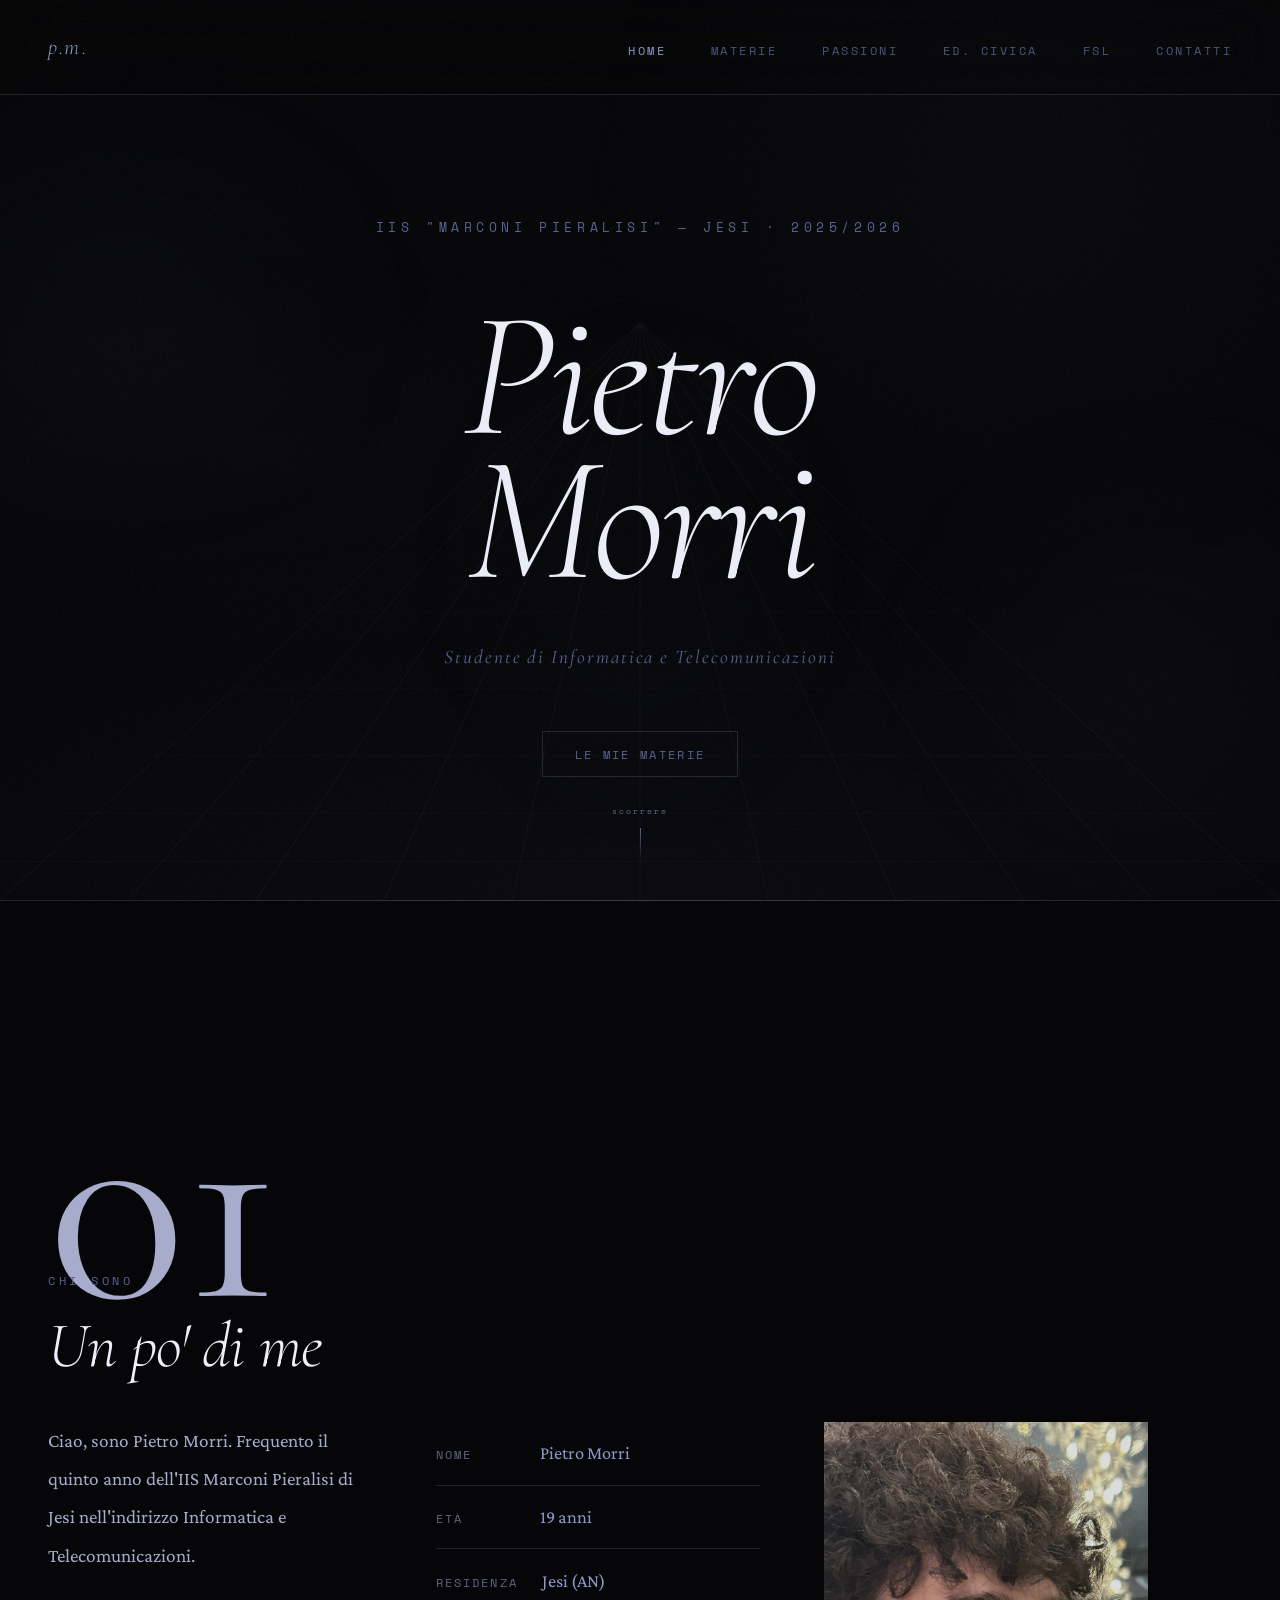
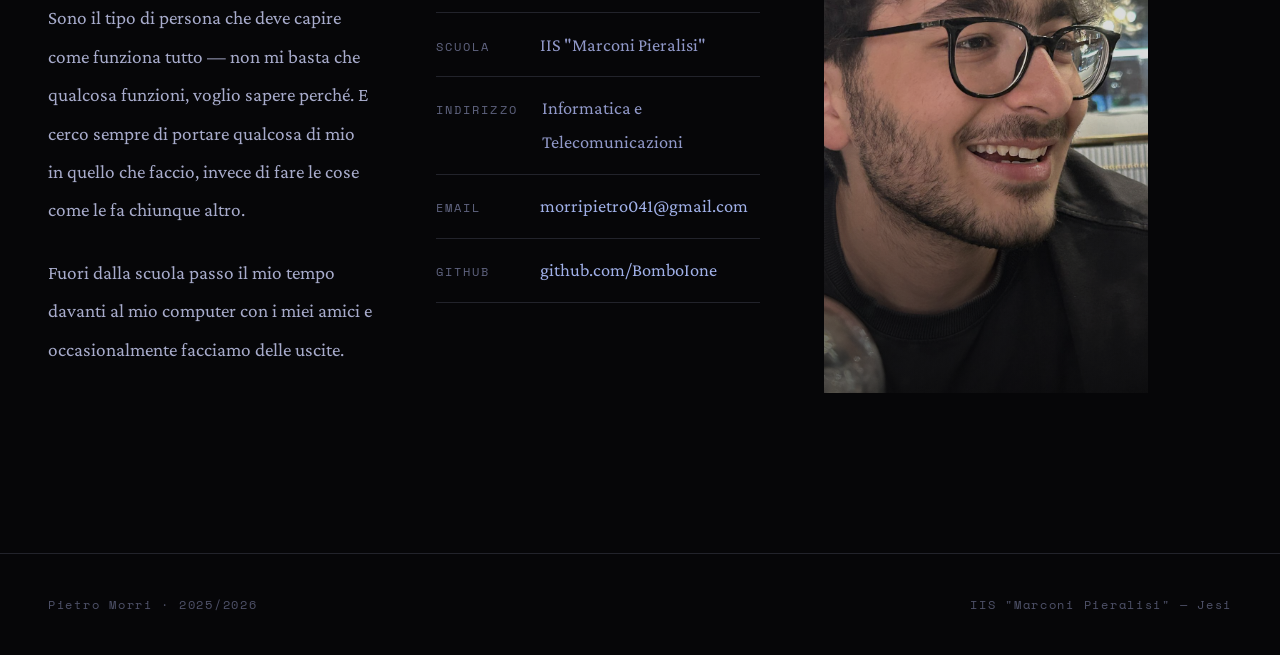
==== index.html @ 89e8a029 "Add files via upload" ====
<!DOCTYPE html>
<html lang="it">
<head>
  <meta charset="UTF-8">
  <meta name="viewport" content="width=device-width, initial-scale=1.0">
  <title>Pietro Morri</title>
  <link rel="stylesheet" href="style.css">
  <style>

    /* ── HERO ── */
    .hero {
      min-height: calc(100vh - 76px);
      display: flex;
      flex-direction: column;
      justify-content: center;
      align-items: center;
      padding: 6rem 3rem 5rem;
      position: relative;
      overflow: hidden;
      text-align: center;
    }

    .hero-orb {
      position: absolute;
      border-radius: 50%;
      filter: blur(90px);
      pointer-events: none;
      animation: drift 12s ease-in-out infinite;
    }
    .hero-orb-1 {
      width: 500px; height: 300px;
      background: radial-gradient(ellipse, rgba(128,144,208,.07) 0%, transparent 70%);
      top: 10%; left: -10%;
      animation-delay: 0s; animation-duration: 14s;
    }
    .hero-orb-2 {
      width: 400px; height: 400px;
      background: radial-gradient(ellipse, rgba(192,168,240,.05) 0%, transparent 70%);
      bottom: 5%; right: -5%;
      animation-delay: -6s; animation-duration: 18s;
    }
    .hero-orb-3 {
      width: 300px; height: 500px;
      background: radial-gradient(ellipse, rgba(128,144,208,.04) 0%, transparent 70%);
      top: 30%; left: 50%; transform: translateX(-50%);
      animation-delay: -3s; animation-duration: 22s;
    }

    .hero-lines {
      position: absolute; inset: 0;
      pointer-events: none; overflow: hidden;
    }
    .hero-lines svg {
      position: absolute; bottom: 0; left: 50%;
      transform: translateX(-50%);
      width: 100%; height: 70%;
      opacity: .04;
    }

    .hero-eyebrow {
      font-family: var(--font-mono);
      font-size: .82rem;
      color: var(--mist-far);
      letter-spacing: .35em;
      text-transform: uppercase;
      margin-bottom: 3.5rem;
      opacity: 0;
      animation: mistIn 1.2s .1s forwards;
    }

    .hero-title {
      font-family: var(--font-display);
      font-size: clamp(5rem, 14vw, 13rem);
      font-weight: 300;
      font-style: italic;
      line-height: .9;
      color: var(--white);
      margin-bottom: 2.5rem;
      opacity: 0;
      animation: mistIn 1.6s .4s forwards;
      letter-spacing: -.02em;
    }
    .hero-title .ghost {
      display: block;
      margin-top: -.1em;
    }

    .hero-sub {
      font-family: var(--font-display);
      font-size: 1.2rem;
      font-style: italic;
      color: var(--mist-far);
      letter-spacing: .1em;
      margin-bottom: 3.5rem;
      opacity: 0;
      animation: mistIn 1.2s .8s forwards;
    }

    .hero-cta {
      display: flex; gap: 1.2rem; flex-wrap: wrap;
      justify-content: center;
      opacity: 0;
      animation: mistIn 1s 1.2s forwards;
    }

    .hero-scroll {
      position: absolute; bottom: 2.5rem; left: 50%;
      transform: translateX(-50%);
      font-family: var(--font-mono); font-size: .5rem;
      color: var(--text-dim); letter-spacing: .25em;
      opacity: 0; animation: mistIn 1s 1.8s forwards;
      text-align: center;
      display: flex; flex-direction: column; align-items: center; gap: .6rem;
    }
    .hero-scroll::after {
      content: '';
      display: block; width: 1px; height: 32px;
      background: linear-gradient(to bottom, var(--mist-far), transparent);
      animation: drift 2.5s ease-in-out infinite;
    }

    /* ── CHI SONO ── */
    .chi-sono {
      padding: 10rem 3rem;
      border-top: 1px solid var(--border);
      position: relative;
    }
    .chi-sono::before {
      content: '';
      position: absolute; top: -1px; left: 10%; right: 10%; height: 1px;
      background: linear-gradient(90deg, transparent, var(--mist-far), transparent);
      opacity: .4;
    }

    .chi-grid {
      display: grid;
      grid-template-columns: 1fr 1fr 1fr;
      gap: 4rem;
      align-items: stretch;
      max-width: 1100px;
    }

    .chi-text p {
      color: var(--text);
      margin-bottom: 1.5rem;
      font-size: 1.2rem;
      line-height: 2;
    }
    .chi-info { display: flex; flex-direction: column; }

    .chi-photo { position: relative; align-self: stretch; }
    .chi-photo img {
      width: 100%;
      height: 100%;
      min-height: 420px;
      object-fit: cover;
      object-position: center top;
      filter: grayscale(30%) brightness(.85) contrast(1.05);
      transition: filter .8s;
      display: block;
    }
    .chi-photo:hover img {
      filter: grayscale(0%) brightness(.9) contrast(1.05);
    }
    .chi-photo::after {
      content: '';
      position: absolute; inset: 0;
      background: linear-gradient(to bottom, transparent 50%, rgba(6,6,8,.6) 100%);
      pointer-events: none;
    }

    .section-deco {
      font-family: var(--font-display);
      font-size: 18rem;
      -webkit-text-stroke: 1px rgba(180,185,220,.04);
      line-height: 1; pointer-events: none; user-select: none;
      margin-bottom: -5rem; display: block;
    }

    /* ── PASSIONI TEASER ── */
    .passioni-teaser {
      padding: 10rem 3rem;
      border-top: 1px solid var(--border);
      position: relative;
    }
    .passioni-teaser::before {
      content: '';
      position: absolute; top: -1px; left: 10%; right: 10%; height: 1px;
      background: linear-gradient(90deg, transparent, var(--mist-far), transparent);
      opacity: .4;
    }

    .passioni-pips {
      display: flex; gap: 1rem; flex-wrap: wrap;
      margin: 2.5rem 0 3rem;
    }
    .passione-pip {
      display: flex; align-items: center; gap: .7rem;
      border: 1px solid var(--border);
      padding: .7rem 1.4rem;
      font-family: var(--font-mono); font-size: .82rem;
      color: var(--mist-far); letter-spacing: .12em;
      transition: border-color .6s, color .6s;
    }
    .passione-pip:hover { border-color: var(--mist-far); color: var(--mist-dim); }
    .passione-pip span { font-size: 1.2rem; }

    @media (max-width: 900px) {
      .chi-grid { grid-template-columns: 1fr 1fr; }
      .chi-photo { display: none; }
    }
    @media (max-width: 768px) {
      .hero { padding: 5rem 1.5rem 4rem; }
      .chi-sono, .passioni-teaser { padding: 6rem 1.5rem; }
      .chi-grid { grid-template-columns: 1fr; gap: 2.5rem; }
      .section-deco { font-size: 8rem; margin-bottom: -2rem; }
      .passioni-pips { gap: .7rem; }
    }
  </style>
</head>
<body>
  <nav>
    <a class="nav-logo" href="index.html">p.m.</a>
    <button class="nav-hamburger" id="hamburger" aria-label="Menu"><span></span><span></span><span></span></button>
    <ul class="nav-links" id="nav-links">
      <li><a href="index.html" class="active">home</a></li>
      <li><a href="materie.html">materie</a></li>
      <li><a href="passioni.html">passioni</a></li>
      <li><a href="edcivica.html">ed. civica</a></li>
      <li><a href="pcto.html">fsl</a></li>
      <li><a href="contatti.html">contatti</a></li>
    </ul>
  </nav>

  <div class="page-content">

    <section class="hero">
      <div class="hero-orb hero-orb-1"></div>
      <div class="hero-orb hero-orb-2"></div>
      <div class="hero-orb hero-orb-3"></div>
      <div class="hero-lines">
        <svg viewBox="0 0 1200 600" preserveAspectRatio="none" fill="none" xmlns="http://www.w3.org/2000/svg">
          <line x1="600" y1="0" x2="0"    y2="600" stroke="#b4b9dc" stroke-width="1"/>
          <line x1="600" y1="0" x2="120"  y2="600" stroke="#b4b9dc" stroke-width="1"/>
          <line x1="600" y1="0" x2="240"  y2="600" stroke="#b4b9dc" stroke-width="1"/>
          <line x1="600" y1="0" x2="360"  y2="600" stroke="#b4b9dc" stroke-width="1"/>
          <line x1="600" y1="0" x2="480"  y2="600" stroke="#b4b9dc" stroke-width="1"/>
          <line x1="600" y1="0" x2="600"  y2="600" stroke="#b4b9dc" stroke-width="1"/>
          <line x1="600" y1="0" x2="720"  y2="600" stroke="#b4b9dc" stroke-width="1"/>
          <line x1="600" y1="0" x2="840"  y2="600" stroke="#b4b9dc" stroke-width="1"/>
          <line x1="600" y1="0" x2="960"  y2="600" stroke="#b4b9dc" stroke-width="1"/>
          <line x1="600" y1="0" x2="1080" y2="600" stroke="#b4b9dc" stroke-width="1"/>
          <line x1="600" y1="0" x2="1200" y2="600" stroke="#b4b9dc" stroke-width="1"/>
          <line x1="0"   y1="560" x2="1200" y2="560" stroke="#b4b9dc" stroke-width=".8"/>
          <line x1="60"  y1="510" x2="1140" y2="510" stroke="#b4b9dc" stroke-width=".7"/>
          <line x1="140" y1="450" x2="1060" y2="450" stroke="#b4b9dc" stroke-width=".6"/>
          <line x1="220" y1="380" x2="980"  y2="380" stroke="#b4b9dc" stroke-width=".5"/>
          <line x1="300" y1="300" x2="900"  y2="300" stroke="#b4b9dc" stroke-width=".45"/>
          <line x1="370" y1="210" x2="830"  y2="210" stroke="#b4b9dc" stroke-width=".35"/>
          <line x1="430" y1="130" x2="770"  y2="130" stroke="#b4b9dc" stroke-width=".25"/>
          <line x1="480" y1="60"  x2="720"  y2="60"  stroke="#b4b9dc" stroke-width=".15"/>
          <line x1="520" y1="20"  x2="680"  y2="20"  stroke="#b4b9dc" stroke-width=".1"/>
        </svg>
      </div>

      <p class="hero-eyebrow">IIS "Marconi Pieralisi" &mdash; Jesi &middot; 2025/2026</p>
      <h1 class="hero-title">
        Pietro
        <span class="ghost">Morri</span>
      </h1>
      <p class="hero-sub">Studente di Informatica e Telecomunicazioni</p>
      <div class="hero-cta">
        <a href="materie.html" class="btn btn-outline">Le mie materie</a>
      </div>
      <div class="hero-scroll">scorrere</div>
    </section>

    <section class="chi-sono" id="chi-sono">
      <span class="section-deco">01</span>
      <div class="section-label">Chi sono</div>
      <h2 class="section-title">Un po' di me</h2>
      <div class="chi-grid">
        <div class="chi-text">
          <p>Ciao, sono Pietro Morri. Frequento il quinto anno dell'IIS Marconi Pieralisi di Jesi nell'indirizzo Informatica e Telecomunicazioni.</p>
          <p>Sono il tipo di persona che deve capire come funziona tutto — non mi basta che qualcosa funzioni, voglio sapere perché. E cerco sempre di portare qualcosa di mio in quello che faccio, invece di fare le cose come le fa chiunque altro.</p>
          <p>Fuori dalla scuola passo il mio tempo davanti al mio computer con i miei amici e occasionalmente facciamo delle uscite.</p>
        </div>
        <div class="chi-info">
          <div class="info-row"><span class="info-key">Nome</span><span class="info-val">Pietro Morri</span></div>
          <div class="info-row"><span class="info-key">Età</span><span class="info-val">19 anni</span></div>
          <div class="info-row"><span class="info-key">Residenza</span><span class="info-val">Jesi (AN)</span></div>
          <div class="info-row"><span class="info-key">Scuola</span><span class="info-val">IIS "Marconi Pieralisi"</span></div>
          <div class="info-row"><span class="info-key">Indirizzo</span><span class="info-val">Informatica e Telecomunicazioni</span></div>
          <div class="info-row"><span class="info-key">Email</span><span class="info-val"><a href="mailto:morripietro041@gmail.com">morripietro041@gmail.com</a></span></div>
          <div class="info-row"><span class="info-key">GitHub</span><span class="info-val"><a href="https://github.com/BomboIone" target="_blank">github.com/BomboIone</a></span></div>
        </div>
        <div class="chi-photo">
          <img src="58f66f77-cf4c-41a2-9fd8-7dfd9f119058.jpg" alt="Pietro Morri">
        </div>
      </div>
    </section>

    <footer>
      <span>Pietro Morri · 2025/2026</span>
      <span>IIS "Marconi Pieralisi" — Jesi</span>
    </footer>
  </div>

  <script>
    const btn = document.getElementById("hamburger");
    const menu = document.getElementById("nav-links");
    btn.addEventListener("click", () => { btn.classList.toggle("open"); menu.classList.toggle("open"); });
    menu.querySelectorAll("a").forEach(a => a.addEventListener("click", () => { btn.classList.remove("open"); menu.classList.remove("open"); }));
  </script>
</body>
</html>
---- style.css ----
@import url('https://fonts.googleapis.com/css2?family=Cormorant+Garamond:ital,wght@0,300;0,400;0,600;1,300;1,400&family=Crimson+Pro:ital,wght@0,300;0,400;0,500;1,300;1,400&family=Space+Mono:ital@0;1&display=swap');

:root {
  --bg:       #060608;
  --bg2:      #08080c;
  --surface:  #0c0c12;
  --surface2: #111118;
  --border:   rgba(180,185,220,.16);
  --border2:  rgba(180,185,220,.28);

  --mist:     #d8dcf4;
  --mist-dim: #9098c8;
  --mist-far: #5a6090;
  --glow:     #a0b0e8;
  --glow2:    #d0b8f8;
  --warm-fog: #e8dcc0;

  --text:     #a8accc;
  --text-dim: #606480;
  --white:    #eceef8;

  --font-display: 'Cormorant Garamond', Georgia, serif;
  --font-mono:    'Space Mono', monospace;
  --font-body:    'Crimson Pro', Georgia, serif;
}

*, *::before, *::after { box-sizing: border-box; margin: 0; padding: 0; }
html { scroll-behavior: smooth; }

body {
  background: var(--bg);
  color: var(--text);
  font-family: var(--font-body);
  font-size: 23px;
  line-height: 1.85;
  overflow-x: hidden;
  cursor: default;
}

/* ── AMBIENT HAZE — fixed layers ── */
body::before {
  content: '';
  position: fixed; inset: 0; z-index: 9990;
  pointer-events: none;
  background:
    radial-gradient(ellipse 120% 60% at 50% 100%, rgba(128,144,208,.04) 0%, transparent 70%),
    radial-gradient(ellipse 80% 40% at 20% 50%,  rgba(192,168,240,.02) 0%, transparent 60%),
    radial-gradient(ellipse 60% 80% at 80% 20%,  rgba(128,144,208,.03) 0%, transparent 60%);
  animation: hazeShift 18s ease-in-out infinite alternate;
}

/* grain */
body::after {
  content: '';
  position: fixed; inset: 0; z-index: 9991;
  pointer-events: none;
  background-image: url("data:image/svg+xml,%3Csvg viewBox='0 0 512 512' xmlns='http://www.w3.org/2000/svg'%3E%3Cfilter id='g'%3E%3CfeTurbulence type='fractalNoise' baseFrequency='0.68' numOctaves='4' stitchTiles='stitch'/%3E%3C/filter%3E%3Crect width='100%25' height='100%25' filter='url(%23g)' opacity='0.045'/%3E%3C/svg%3E");
  opacity: .6;
}

@keyframes hazeShift {
  0%   { opacity: 1; transform: scale(1) translateY(0); }
  50%  { opacity: .7; transform: scale(1.03) translateY(-8px); }
  100% { opacity: 1; transform: scale(1) translateY(4px); }
}

/* ── NAV ── */
nav {
  position: fixed; top: 0; left: 0; right: 0; z-index: 200;
  display: flex; align-items: center; justify-content: space-between;
  padding: 1.6rem 3rem;
  background: rgba(6,6,8,.6);
  backdrop-filter: blur(40px) saturate(.4) brightness(.8);
  border-bottom: 1px solid var(--border);
}

.nav-logo {
  font-family: var(--font-display);
  font-size: 1.4rem;
  font-weight: 300;
  font-style: italic;
  color: var(--mist-dim);
  text-decoration: none;
  letter-spacing: .12em;
  transition: color .6s;
}
.nav-logo:hover { color: var(--mist); }

.nav-links { display: flex; gap: 2.8rem; list-style: none; }
.nav-links a {
  color: var(--mist-far);
  text-decoration: none;
  font-family: var(--font-mono);
  font-size: .78rem;
  letter-spacing: .2em;
  text-transform: uppercase;
  transition: color .6s, opacity .6s;
  opacity: .85;
}
.nav-links a:hover { color: var(--mist); opacity: 1; }
.nav-links a.active { color: var(--mist-dim); opacity: 1; }

/* ── PAGE WRAPPER ── */
.page-content { padding-top: 76px; min-height: 100vh; }

/* ── SECTION LABEL ── */
.section-label {
  font-family: var(--font-mono);
  font-size: .78rem;
  color: var(--mist-far);
  letter-spacing: .3em;
  text-transform: uppercase;
  margin-bottom: 1.2rem;
}

/* ── SECTION TITLE ── */
.section-title {
  font-family: var(--font-display);
  font-size: clamp(2.5rem, 5vw, 4.5rem);
  font-weight: 300;
  font-style: italic;
  color: var(--white);
  line-height: 1.1;
  margin-bottom: 2.5rem;
  letter-spacing: -.01em;
}

/* ── BUTTONS ── */
.btn {
  display: inline-flex; align-items: center; gap: .5rem;
  padding: .7rem 2rem;
  font-family: var(--font-mono);
  font-size: .72rem;
  letter-spacing: .2em;
  text-transform: uppercase;
  text-decoration: none;
  border: none; cursor: pointer;
  transition: all .6s;
}
.btn-primary {
  background: transparent;
  color: var(--mist);
  border: 1px solid var(--border2);
}
.btn-primary:hover {
  background: rgba(180,185,220,.05);
  border-color: var(--mist-dim);
  color: var(--white);
}
.btn-outline {
  background: transparent;
  color: var(--mist-far);
  border: 1px solid var(--border);
}
.btn-outline:hover {
  border-color: var(--mist-far);
  color: var(--mist-dim);
}

/* ── INFO ROWS ── */
.info-row {
  display: flex; align-items: baseline; gap: 1.5rem;
  padding: .9rem 0;
  border-bottom: 1px solid var(--border);
}
.info-key {
  font-family: var(--font-mono); font-size: .72rem;
  color: var(--text-dim); letter-spacing: .18em;
  text-transform: uppercase; min-width: 80px; flex-shrink: 0;
}
.info-val { color: var(--mist-dim); font-size: 1.15rem; }
.info-val a { color: var(--glow); text-decoration: none; transition: color .4s; }
.info-val a:hover { color: var(--mist); }

/* ── TOPIC PILLS ── */
.materia-topic {
  display: inline-block;
  background: transparent;
  border: 1px solid var(--border2);
  color: var(--mist-far);
  font-family: var(--font-mono);
  font-size: .72rem;
  padding: .25rem .7rem;
  margin: .2rem .1rem 0 0;
  letter-spacing: .08em;
  transition: border-color .4s, color .4s;
}
.materia-topic:hover { border-color: var(--mist-dim); color: var(--mist); }

/* ── FOOTER ── */
footer {
  border-top: 1px solid var(--border);
  padding: 2.5rem 3rem;
  display: flex; justify-content: space-between; align-items: center;
  background: transparent;
}
footer span {
  font-family: var(--font-mono);
  font-size: .72rem;
  color: var(--text-dim);
  letter-spacing: .15em;
  opacity: .8;
}

/* ── FADE ANIMATIONS ── */
@keyframes fadeUp {
  from { opacity: 0; transform: translateY(20px); }
  to   { opacity: 1; transform: translateY(0); }
}
@keyframes breathe {
  0%, 100% { opacity: .7; }
  50%       { opacity: 1; }
}
@keyframes drift {
  0%   { transform: translateY(0px); }
  50%  { transform: translateY(-6px); }
  100% { transform: translateY(0px); }
}
@keyframes mistIn {
  from { opacity: 0; filter: blur(8px); }
  to   { opacity: 1; filter: blur(0px); }
}

.fade-in   { opacity: 0; animation: mistIn .9s forwards; }

/* ── HAMBURGER ── */
.nav-hamburger {
  display: none;
  flex-direction: column;
  justify-content: center;
  gap: 5px;
  width: 32px; height: 32px;
  cursor: pointer;
  background: none; border: none; padding: 4px;
  z-index: 300;
}
.nav-hamburger span {
  display: block; width: 100%; height: 1px;
  background: var(--mist-far);
  transition: all .4s; transform-origin: center;
}
.nav-hamburger.open span:nth-child(1) { transform: translateY(6px) rotate(45deg); }
.nav-hamburger.open span:nth-child(2) { opacity: 0; }
.nav-hamburger.open span:nth-child(3) { transform: translateY(-6px) rotate(-45deg); }

/* ── RESPONSIVE ── */
@media (max-width: 768px) {
  nav { padding: 1.2rem 1.5rem; }
  .nav-hamburger { display: flex; }
  .nav-links {
    display: none; position: fixed;
    top: 68px; left: 0; right: 0;
    flex-direction: column; gap: 0;
    background: rgba(6,6,8,.95);
    backdrop-filter: blur(40px);
    border-bottom: 1px solid var(--border);
    padding: .5rem 0; z-index: 199;
  }
  .nav-links.open { display: flex; }
  .nav-links li { width: 100%; }
  .nav-links a {
    display: block; padding: 1rem 1.5rem;
    font-size: .78rem;
    border-bottom: 1px solid var(--border);
    opacity: 1;
  }
  .nav-links li:last-child a { border-bottom: none; }
  footer { flex-direction: column; gap: .8rem; text-align: center; }
}
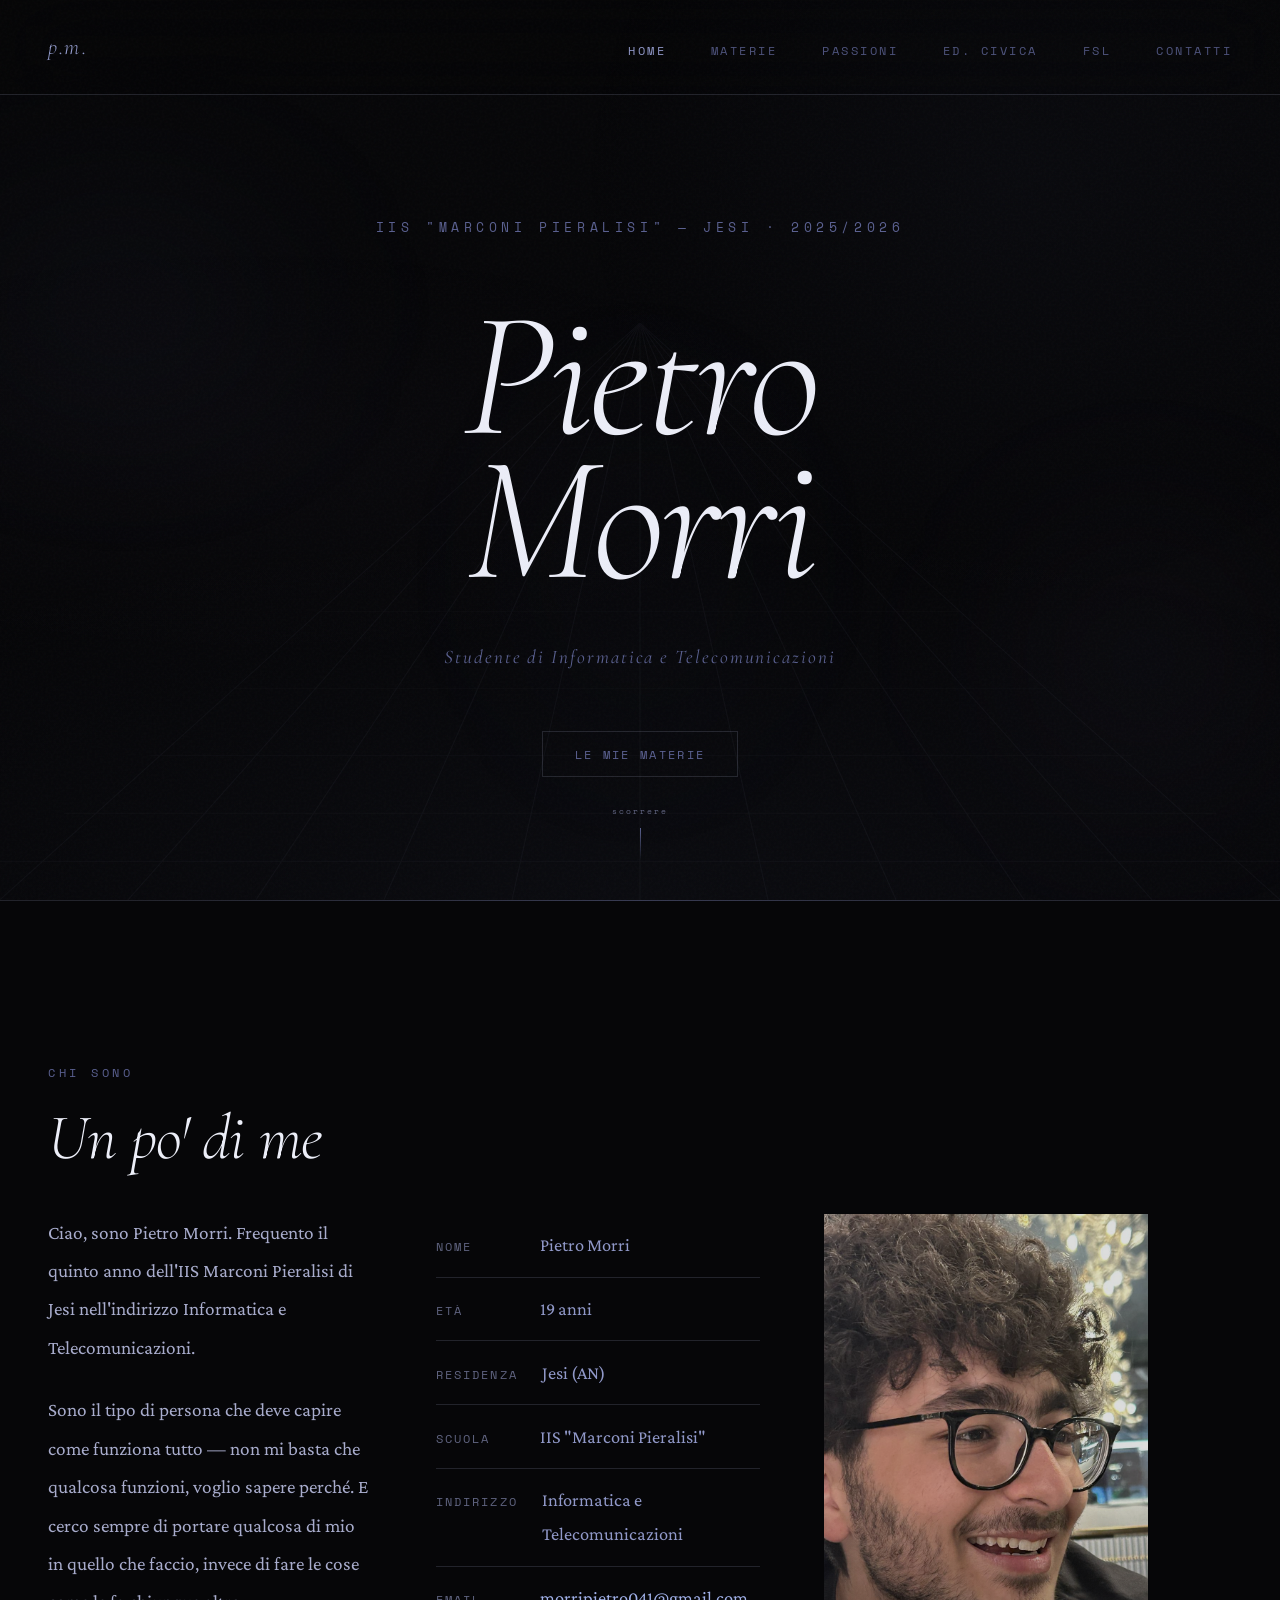
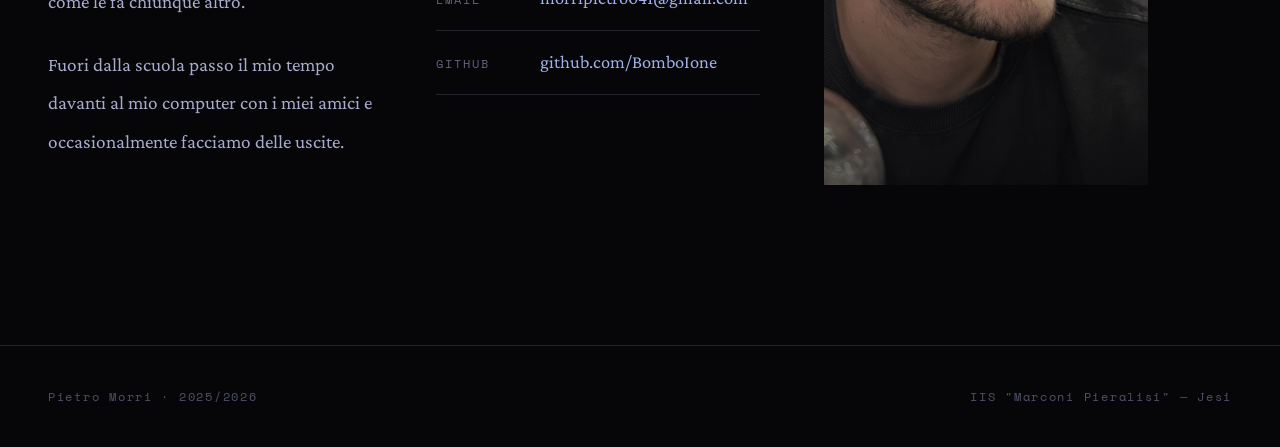
==== commit 25a16d38: "Remove section decoration from 'Chi sono' section" ====
--- a/index.html
+++ b/index.html
@@ -276,7 +276,6 @@
     </section>
 
     <section class="chi-sono" id="chi-sono">
-      <span class="section-deco">01</span>
       <div class="section-label">Chi sono</div>
       <h2 class="section-title">Un po' di me</h2>
       <div class="chi-grid">
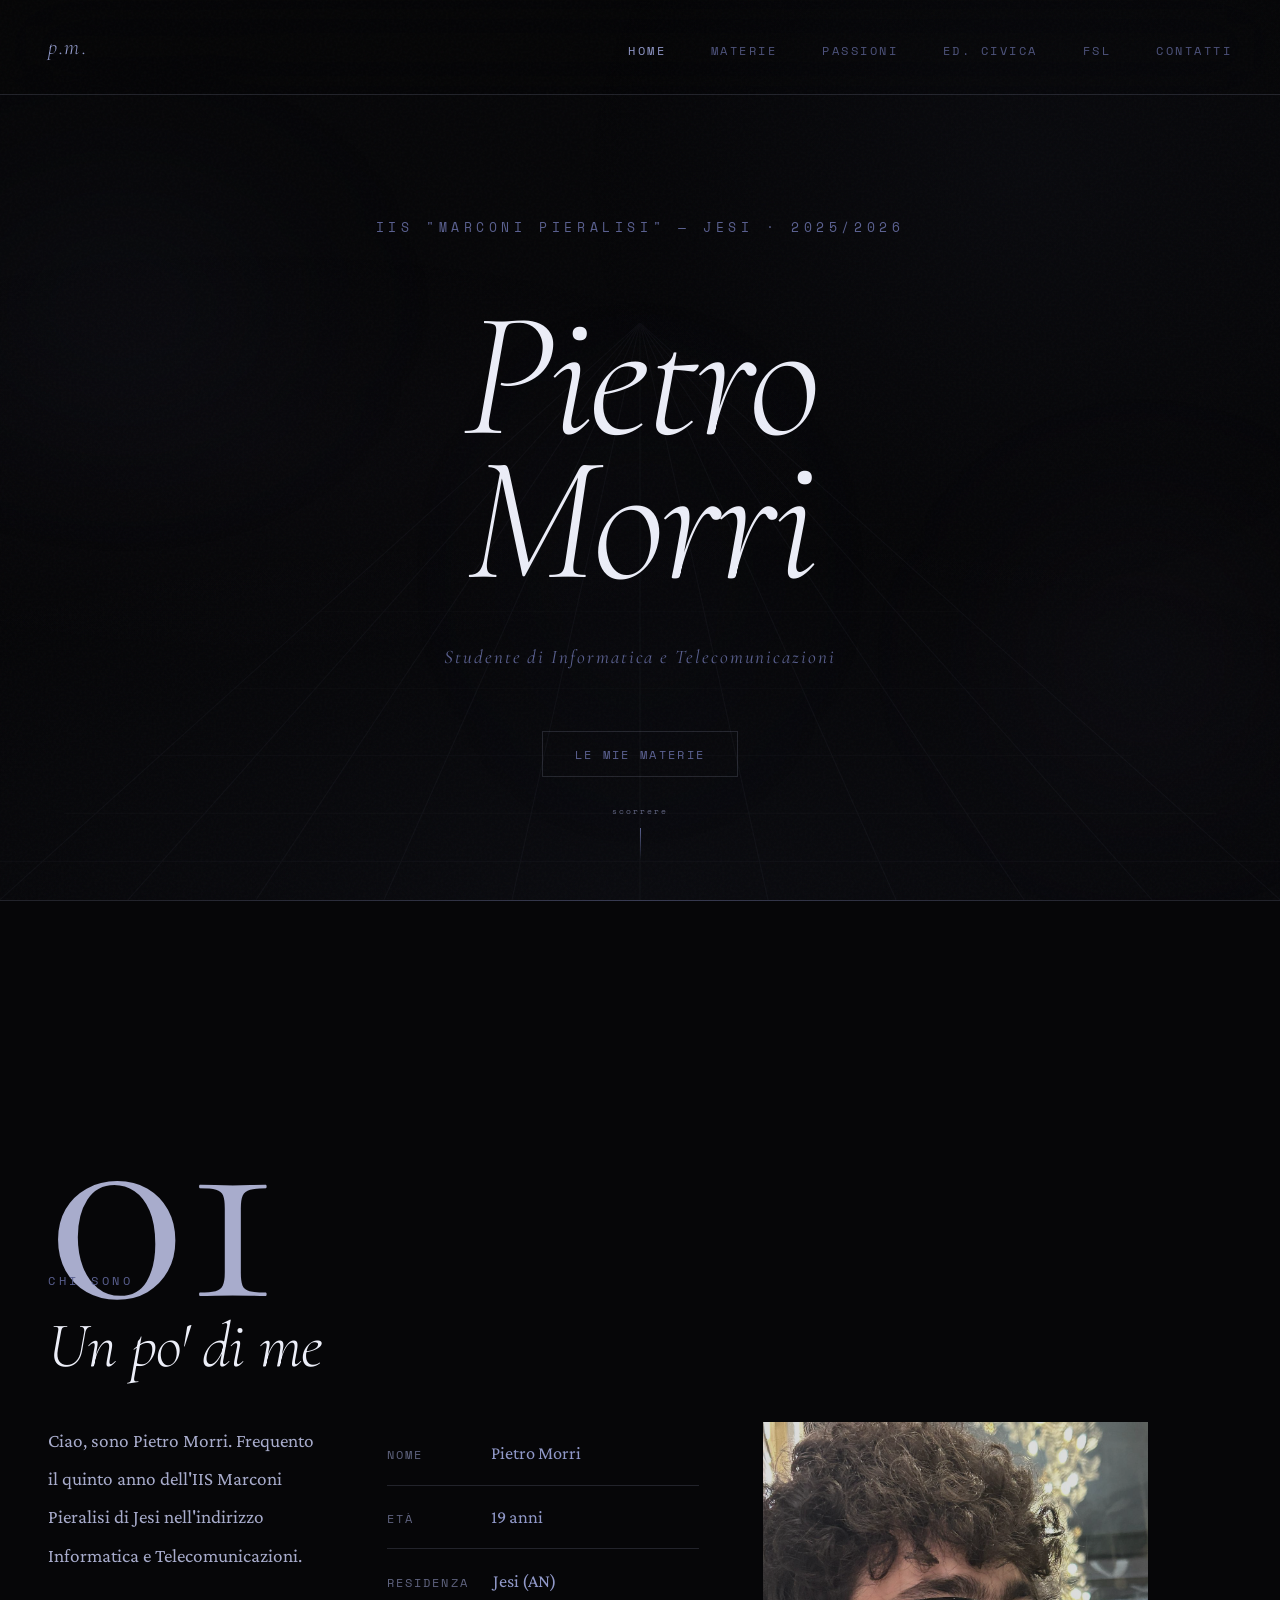
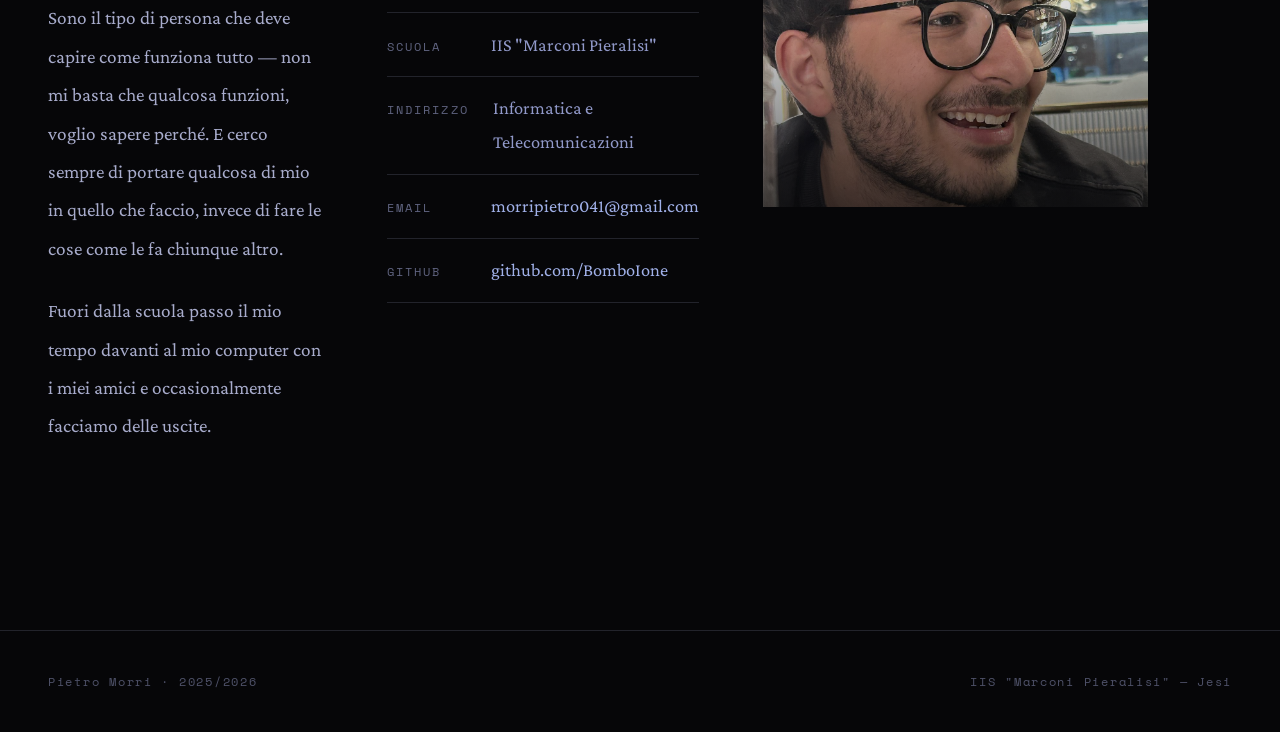
==== commit 1a645699: "Add files via upload" ====
--- a/index.html
+++ b/index.html
@@ -134,9 +134,9 @@
 
     .chi-grid {
       display: grid;
-      grid-template-columns: 1fr 1fr 1fr;
+      grid-template-columns: 1fr 1fr 1.4fr;
       gap: 4rem;
-      align-items: stretch;
+      align-items: start;
       max-width: 1100px;
     }
 
@@ -148,11 +148,10 @@
     }
     .chi-info { display: flex; flex-direction: column; }
 
-    .chi-photo { position: relative; align-self: stretch; }
+    .chi-photo { position: relative; align-self: start; }
     .chi-photo img {
       width: 100%;
-      height: 100%;
-      min-height: 420px;
+      aspect-ratio: 1/1;
       object-fit: cover;
       object-position: center top;
       filter: grayscale(30%) brightness(.85) contrast(1.05);
@@ -276,6 +275,7 @@
     </section>
 
     <section class="chi-sono" id="chi-sono">
+      <span class="section-deco">01</span>
       <div class="section-label">Chi sono</div>
       <h2 class="section-title">Un po' di me</h2>
       <div class="chi-grid">
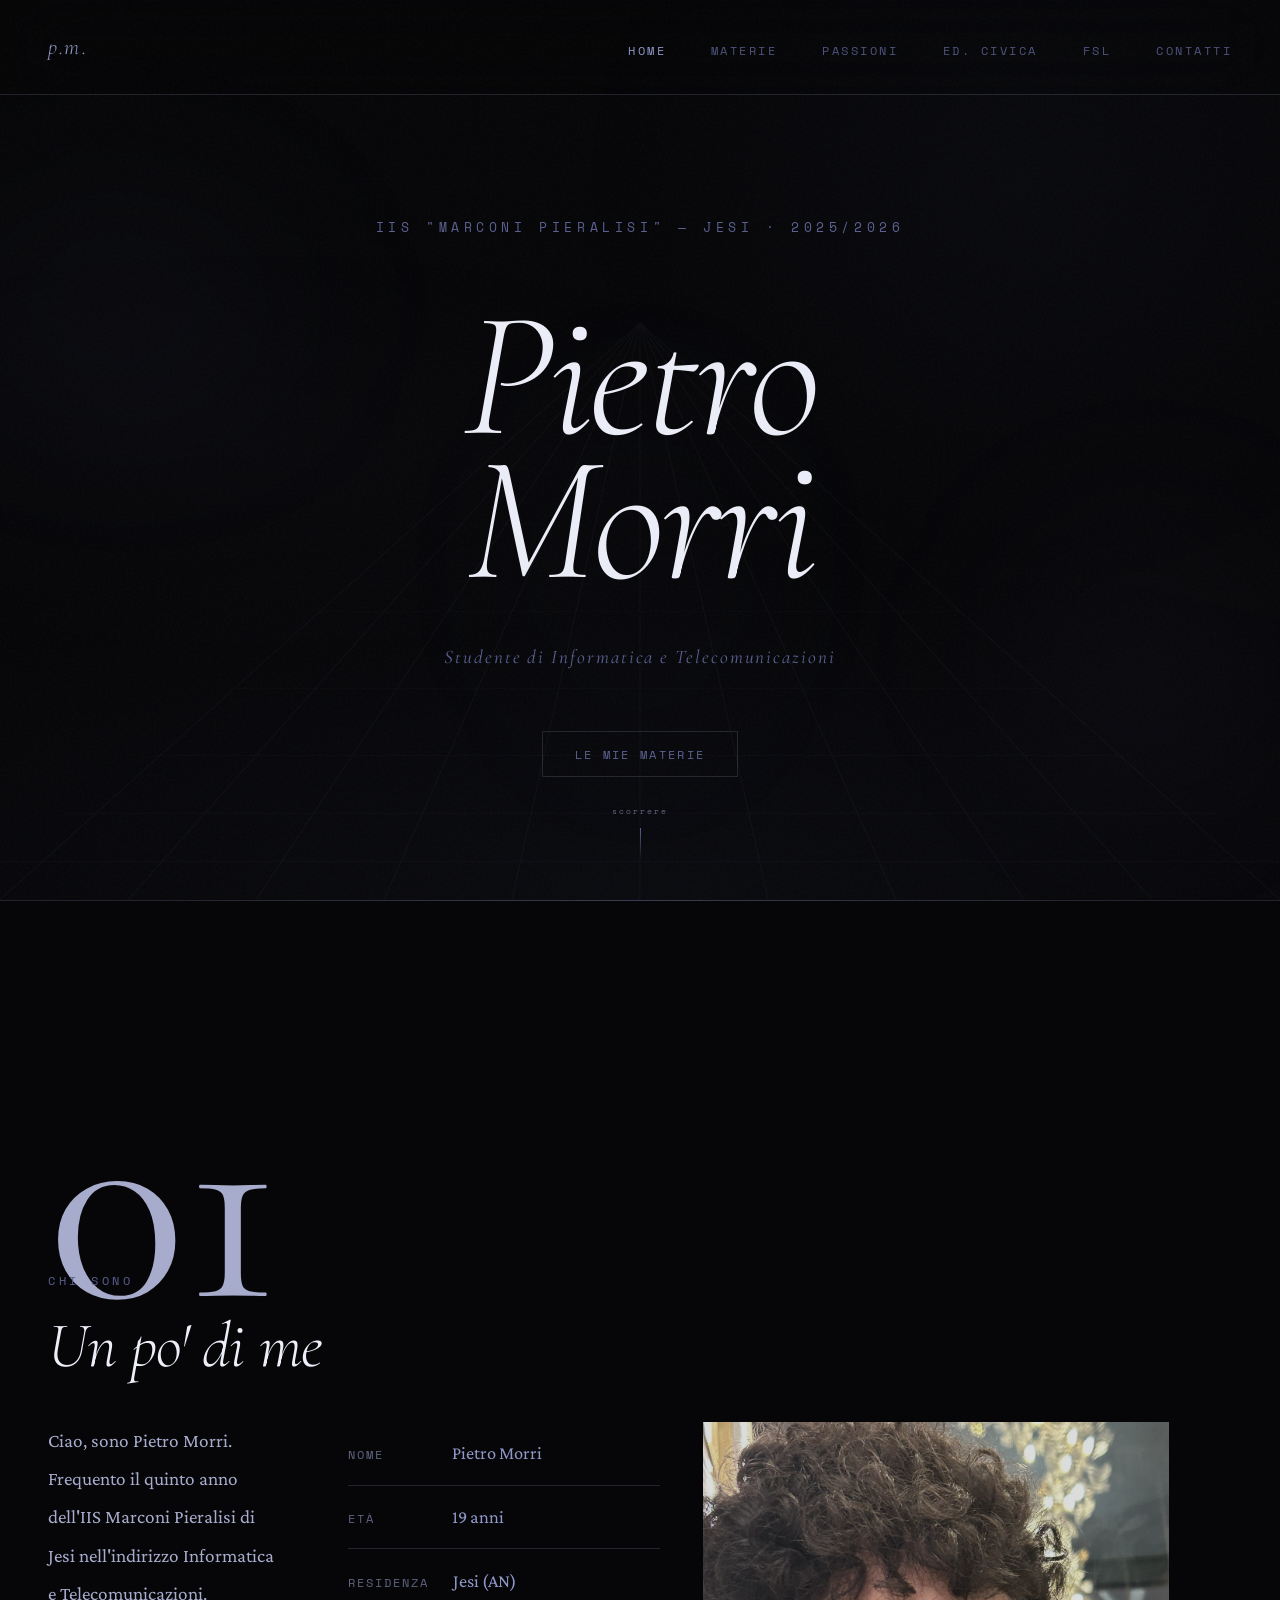
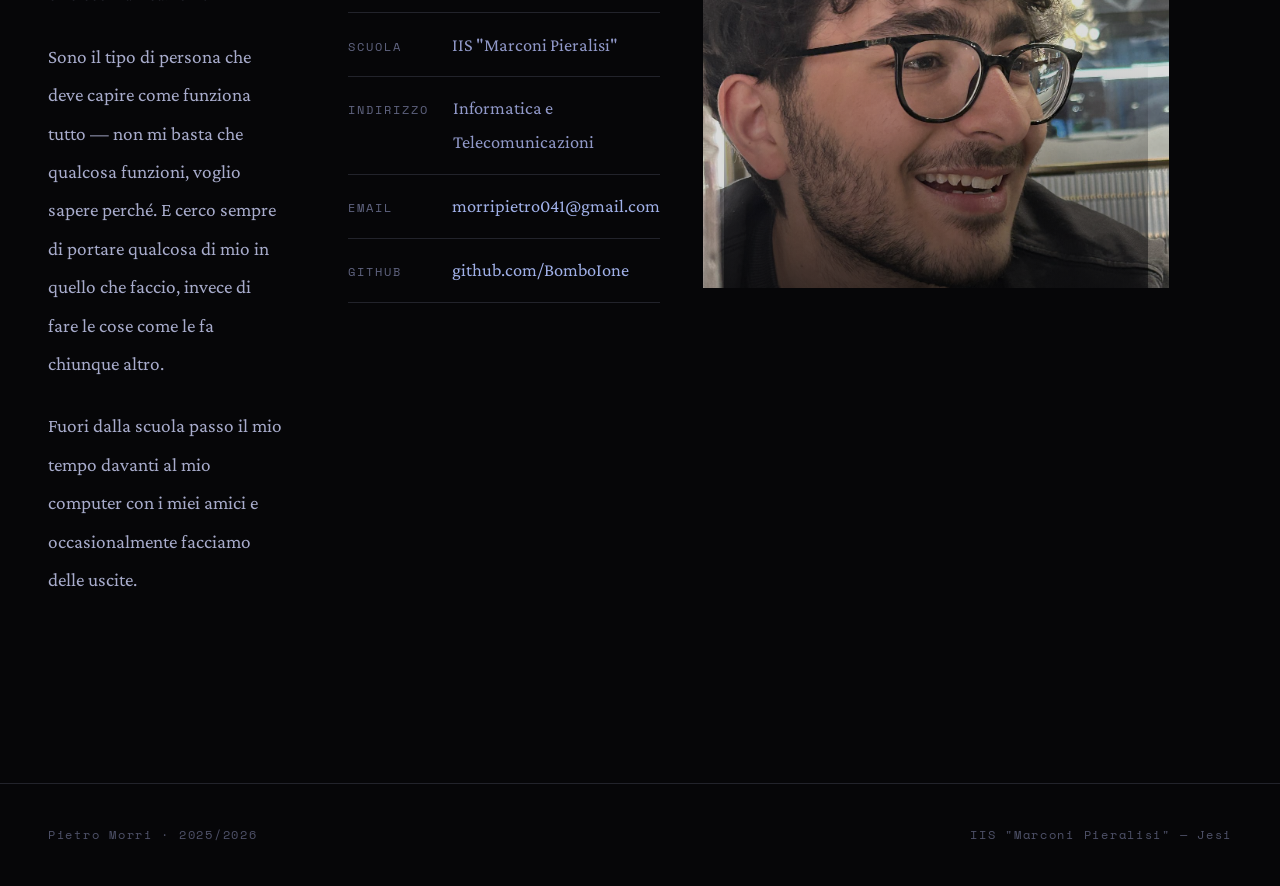
==== commit 2c3bc5be: "Add files via upload" ====
--- a/index.html
+++ b/index.html
@@ -134,7 +134,7 @@
 
     .chi-grid {
       display: grid;
-      grid-template-columns: 1fr 1fr 1.4fr;
+      grid-template-columns: 1fr 1fr 1.8fr;
       gap: 4rem;
       align-items: start;
       max-width: 1100px;
@@ -148,9 +148,10 @@
     }
     .chi-info { display: flex; flex-direction: column; }
 
-    .chi-photo { position: relative; align-self: start; }
+    .chi-photo { position: relative; align-self: start; display: flex; justify-content: center; align-items: center; }
     .chi-photo img {
-      width: 100%;
+      width: 110%;
+      max-width: 520px;
       aspect-ratio: 1/1;
       object-fit: cover;
       object-position: center top;
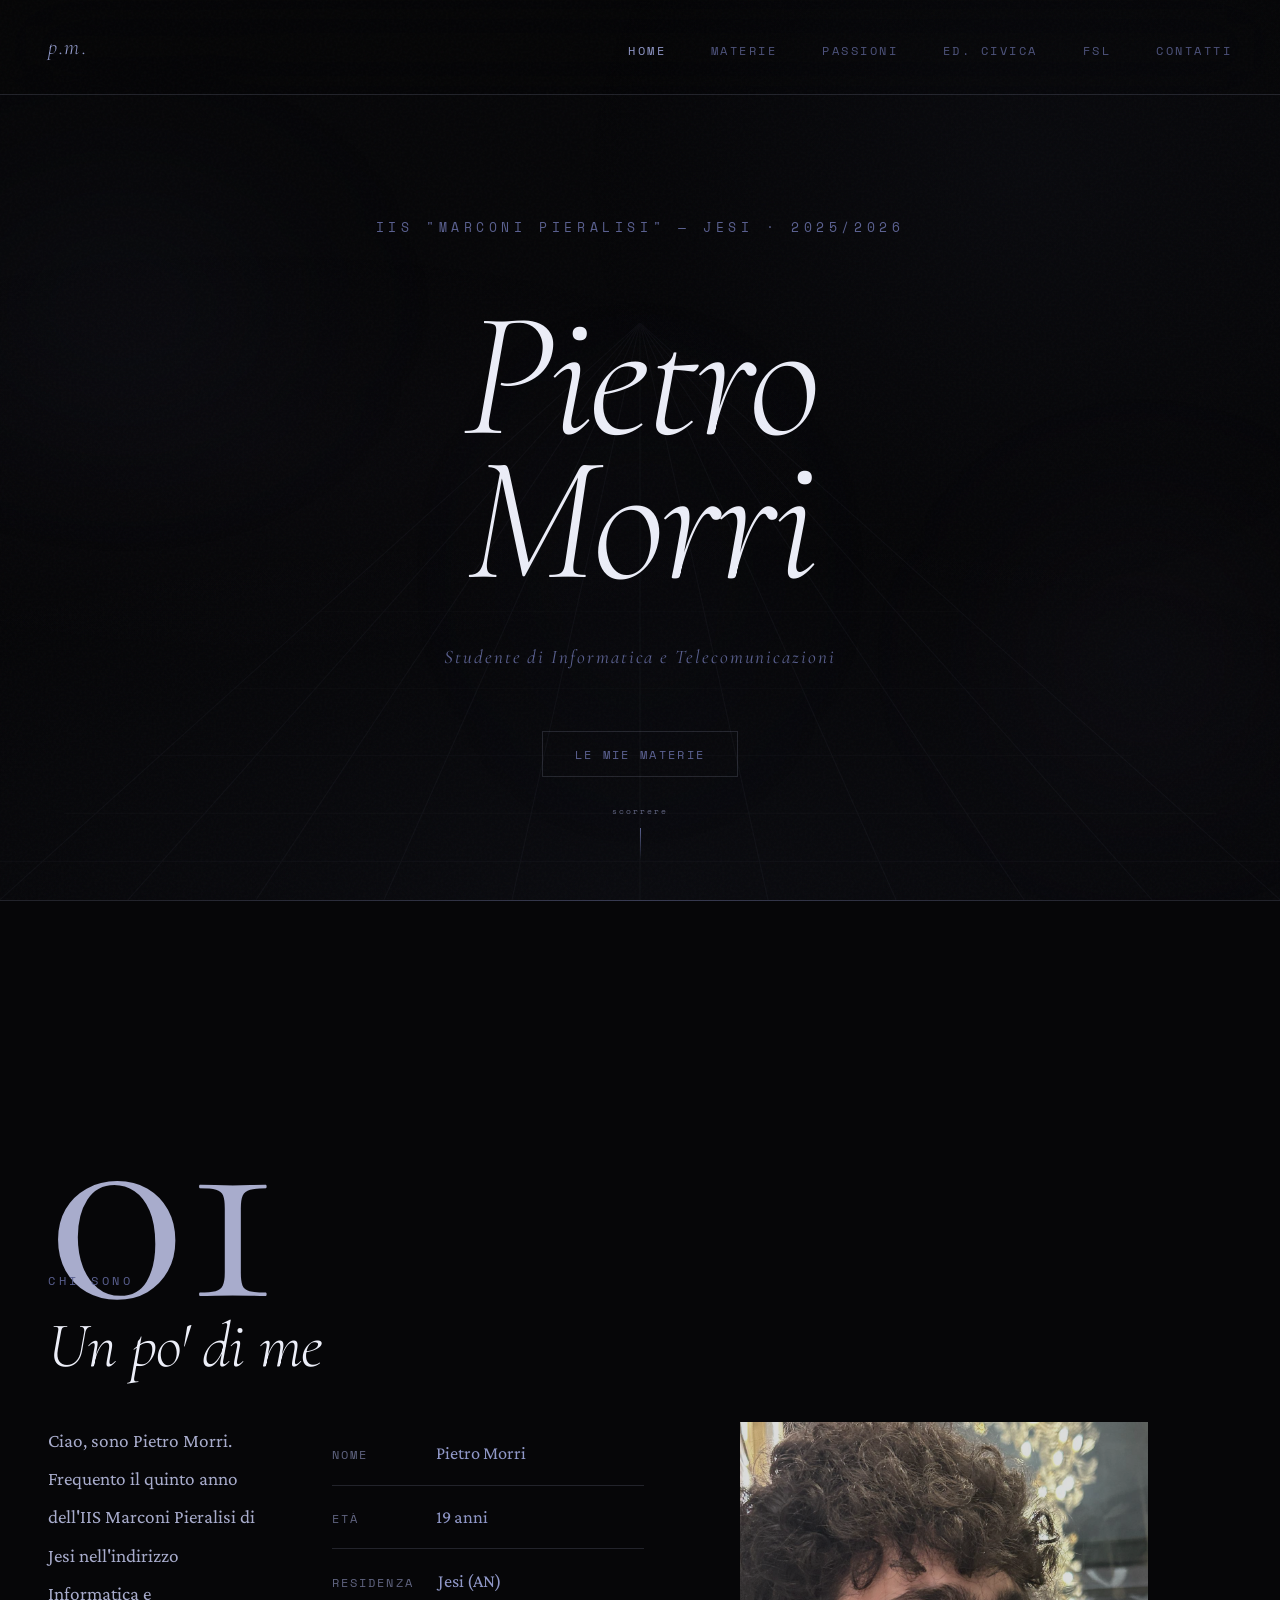
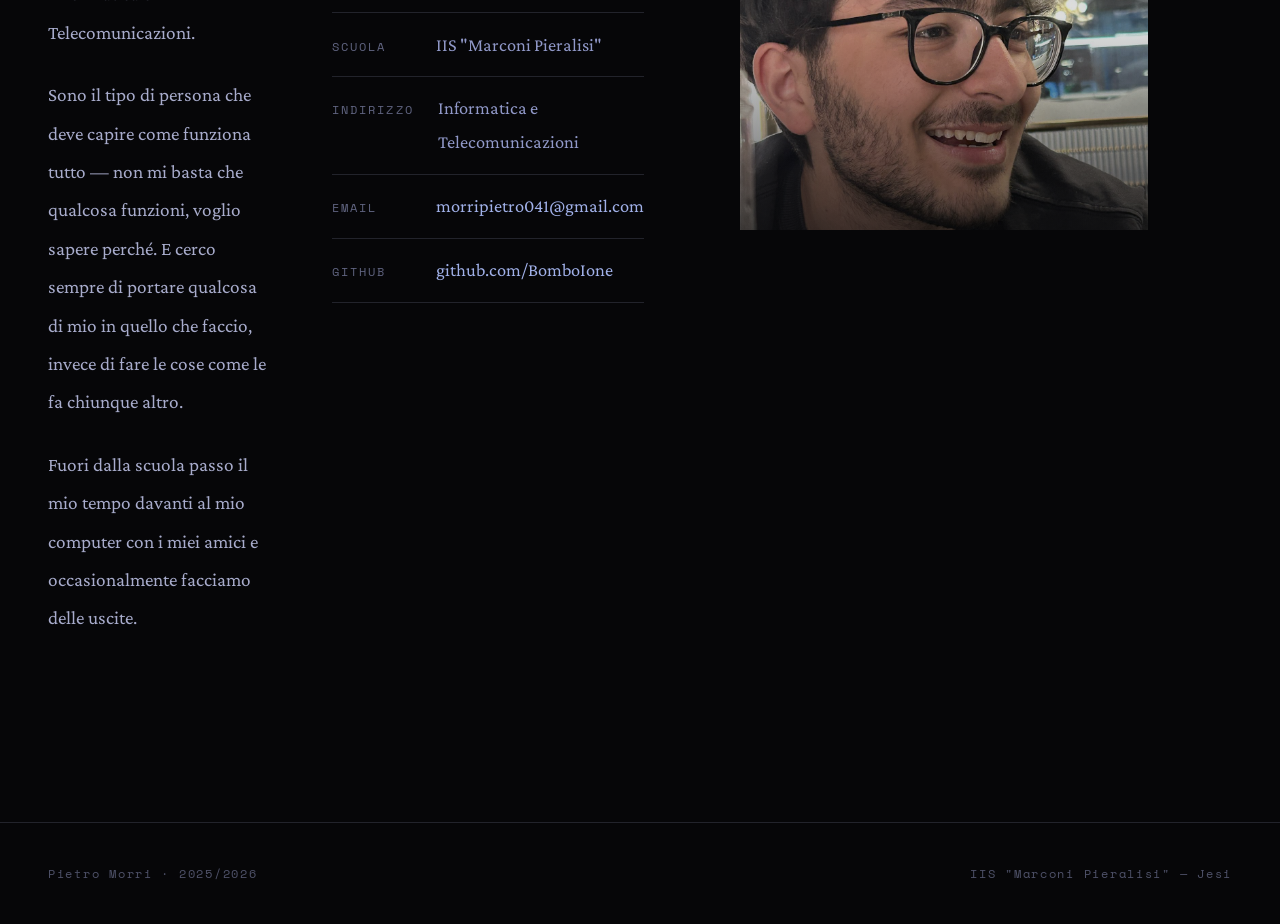
==== commit c30e8e9d: "Add files via upload" ====
--- a/index.html
+++ b/index.html
@@ -134,7 +134,7 @@
 
     .chi-grid {
       display: grid;
-      grid-template-columns: 1fr 1fr 1.8fr;
+      grid-template-columns: 1fr 1fr 2fr;
       gap: 4rem;
       align-items: start;
       max-width: 1100px;
@@ -148,10 +148,10 @@
     }
     .chi-info { display: flex; flex-direction: column; }
 
-    .chi-photo { position: relative; align-self: start; display: flex; justify-content: center; align-items: center; }
+    .chi-photo { position: relative; align-self: start; display: flex; justify-content: flex-end; align-items: flex-start; padding-left: 2rem; }
     .chi-photo img {
-      width: 110%;
-      max-width: 520px;
+      width: 100%;
+      max-width: 600px;
       aspect-ratio: 1/1;
       object-fit: cover;
       object-position: center top;
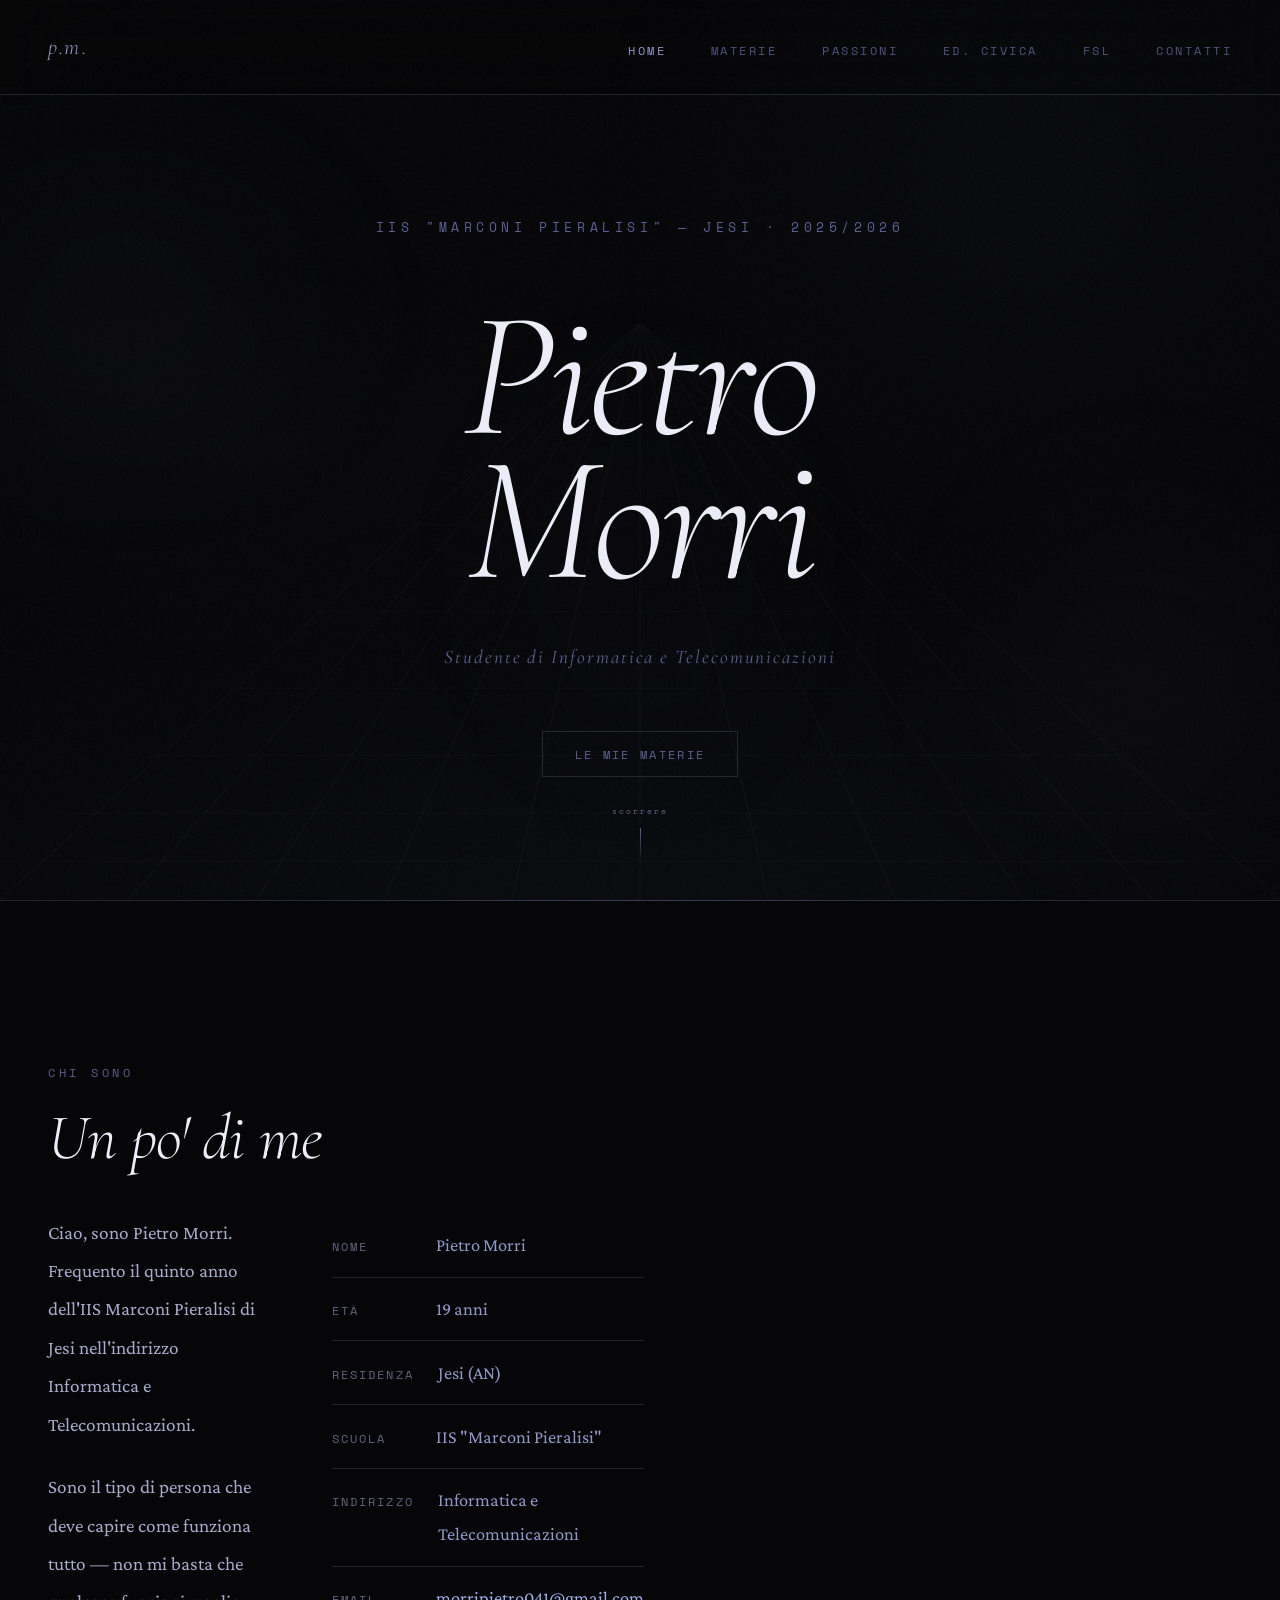
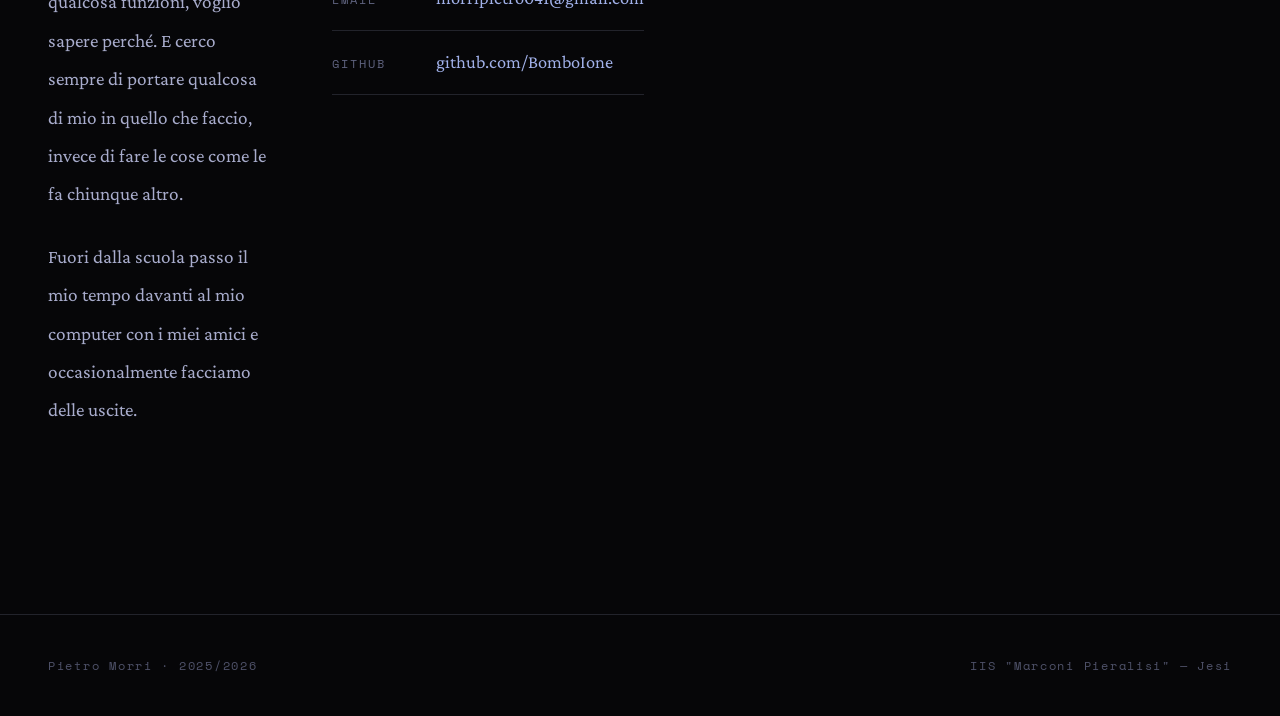
==== commit ecbea918: "Update index.html" ====
--- a/index.html
+++ b/index.html
@@ -276,7 +276,6 @@
     </section>
 
     <section class="chi-sono" id="chi-sono">
-      <span class="section-deco">01</span>
       <div class="section-label">Chi sono</div>
       <h2 class="section-title">Un po' di me</h2>
       <div class="chi-grid">
@@ -295,7 +294,6 @@
           <div class="info-row"><span class="info-key">GitHub</span><span class="info-val"><a href="https://github.com/BomboIone" target="_blank">github.com/BomboIone</a></span></div>
         </div>
         <div class="chi-photo">
-          <img src="58f66f77-cf4c-41a2-9fd8-7dfd9f119058.jpg" alt="Pietro Morri">
         </div>
       </div>
     </section>
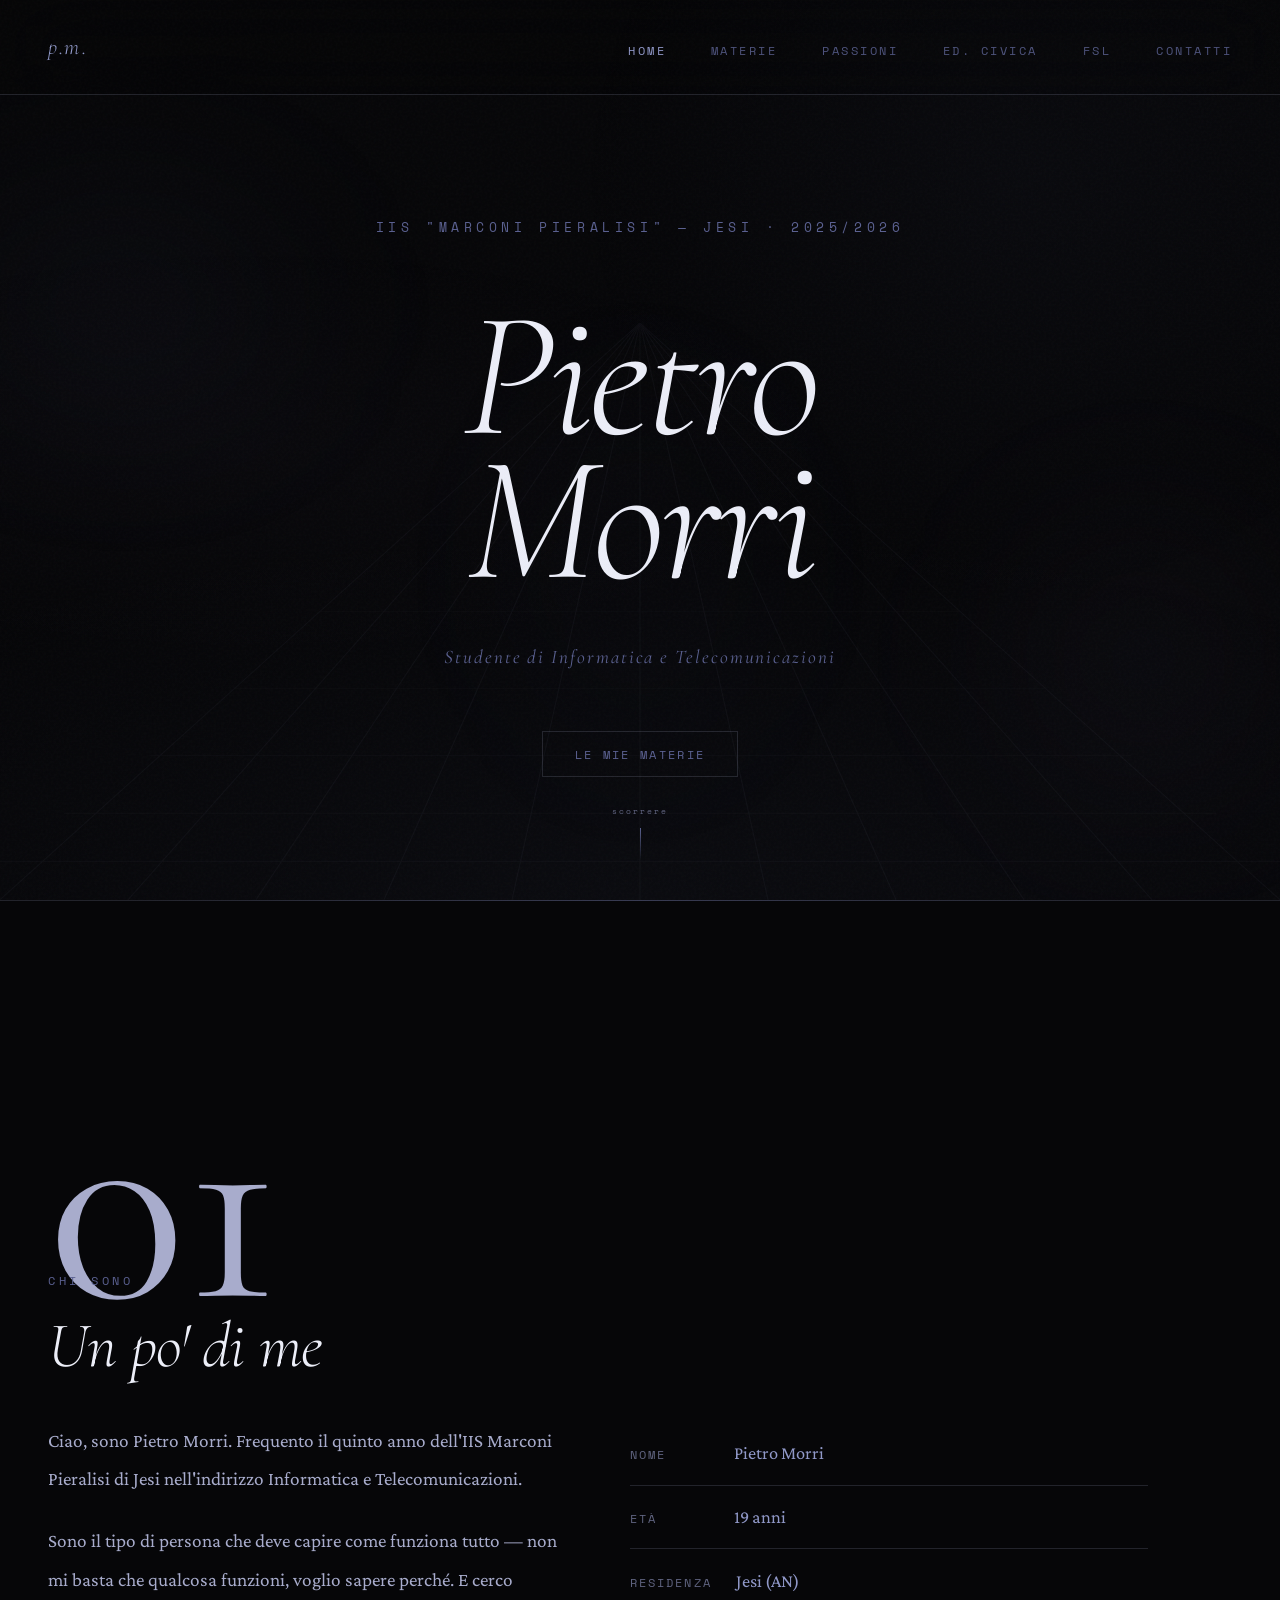
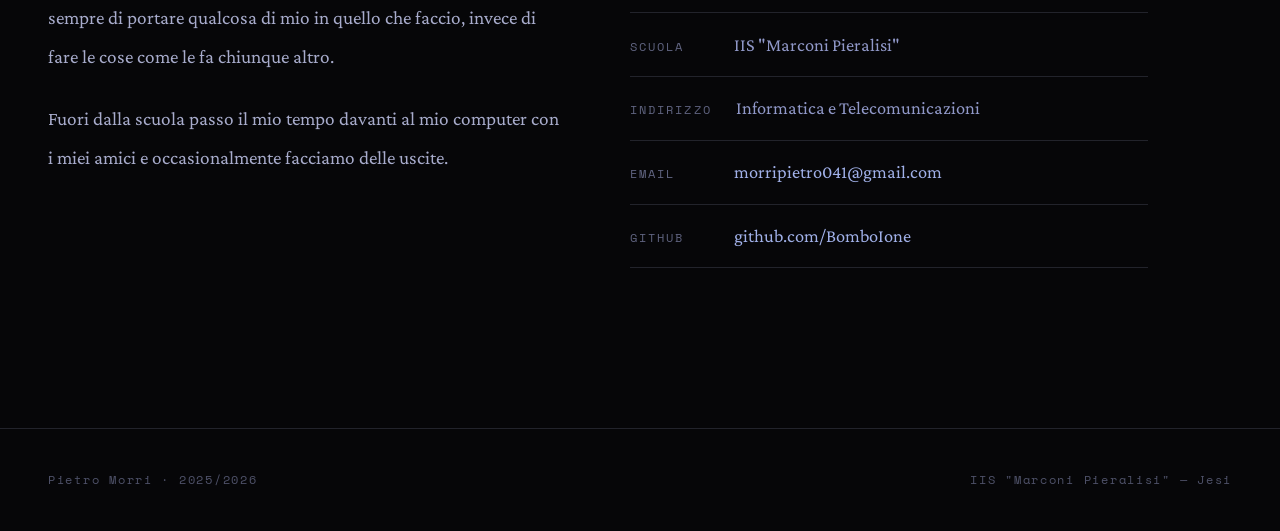
==== commit 6c86f4d8: "Add files via upload" ====
--- a/index.html
+++ b/index.html
@@ -134,7 +134,7 @@
 
     .chi-grid {
       display: grid;
-      grid-template-columns: 1fr 1fr 2fr;
+      grid-template-columns: 1fr 1fr;
       gap: 4rem;
       align-items: start;
       max-width: 1100px;
@@ -147,27 +147,6 @@
       line-height: 2;
     }
     .chi-info { display: flex; flex-direction: column; }
-
-    .chi-photo { position: relative; align-self: start; display: flex; justify-content: flex-end; align-items: flex-start; padding-left: 2rem; }
-    .chi-photo img {
-      width: 100%;
-      max-width: 600px;
-      aspect-ratio: 1/1;
-      object-fit: cover;
-      object-position: center top;
-      filter: grayscale(30%) brightness(.85) contrast(1.05);
-      transition: filter .8s;
-      display: block;
-    }
-    .chi-photo:hover img {
-      filter: grayscale(0%) brightness(.9) contrast(1.05);
-    }
-    .chi-photo::after {
-      content: '';
-      position: absolute; inset: 0;
-      background: linear-gradient(to bottom, transparent 50%, rgba(6,6,8,.6) 100%);
-      pointer-events: none;
-    }
 
     .section-deco {
       font-family: var(--font-display);
@@ -207,7 +186,6 @@
 
     @media (max-width: 900px) {
       .chi-grid { grid-template-columns: 1fr 1fr; }
-      .chi-photo { display: none; }
     }
     @media (max-width: 768px) {
       .hero { padding: 5rem 1.5rem 4rem; }
@@ -276,6 +254,7 @@
     </section>
 
     <section class="chi-sono" id="chi-sono">
+      <span class="section-deco">01</span>
       <div class="section-label">Chi sono</div>
       <h2 class="section-title">Un po' di me</h2>
       <div class="chi-grid">
@@ -293,8 +272,6 @@
           <div class="info-row"><span class="info-key">Email</span><span class="info-val"><a href="mailto:morripietro041@gmail.com">morripietro041@gmail.com</a></span></div>
           <div class="info-row"><span class="info-key">GitHub</span><span class="info-val"><a href="https://github.com/BomboIone" target="_blank">github.com/BomboIone</a></span></div>
         </div>
-        <div class="chi-photo">
-        </div>
       </div>
     </section>
 
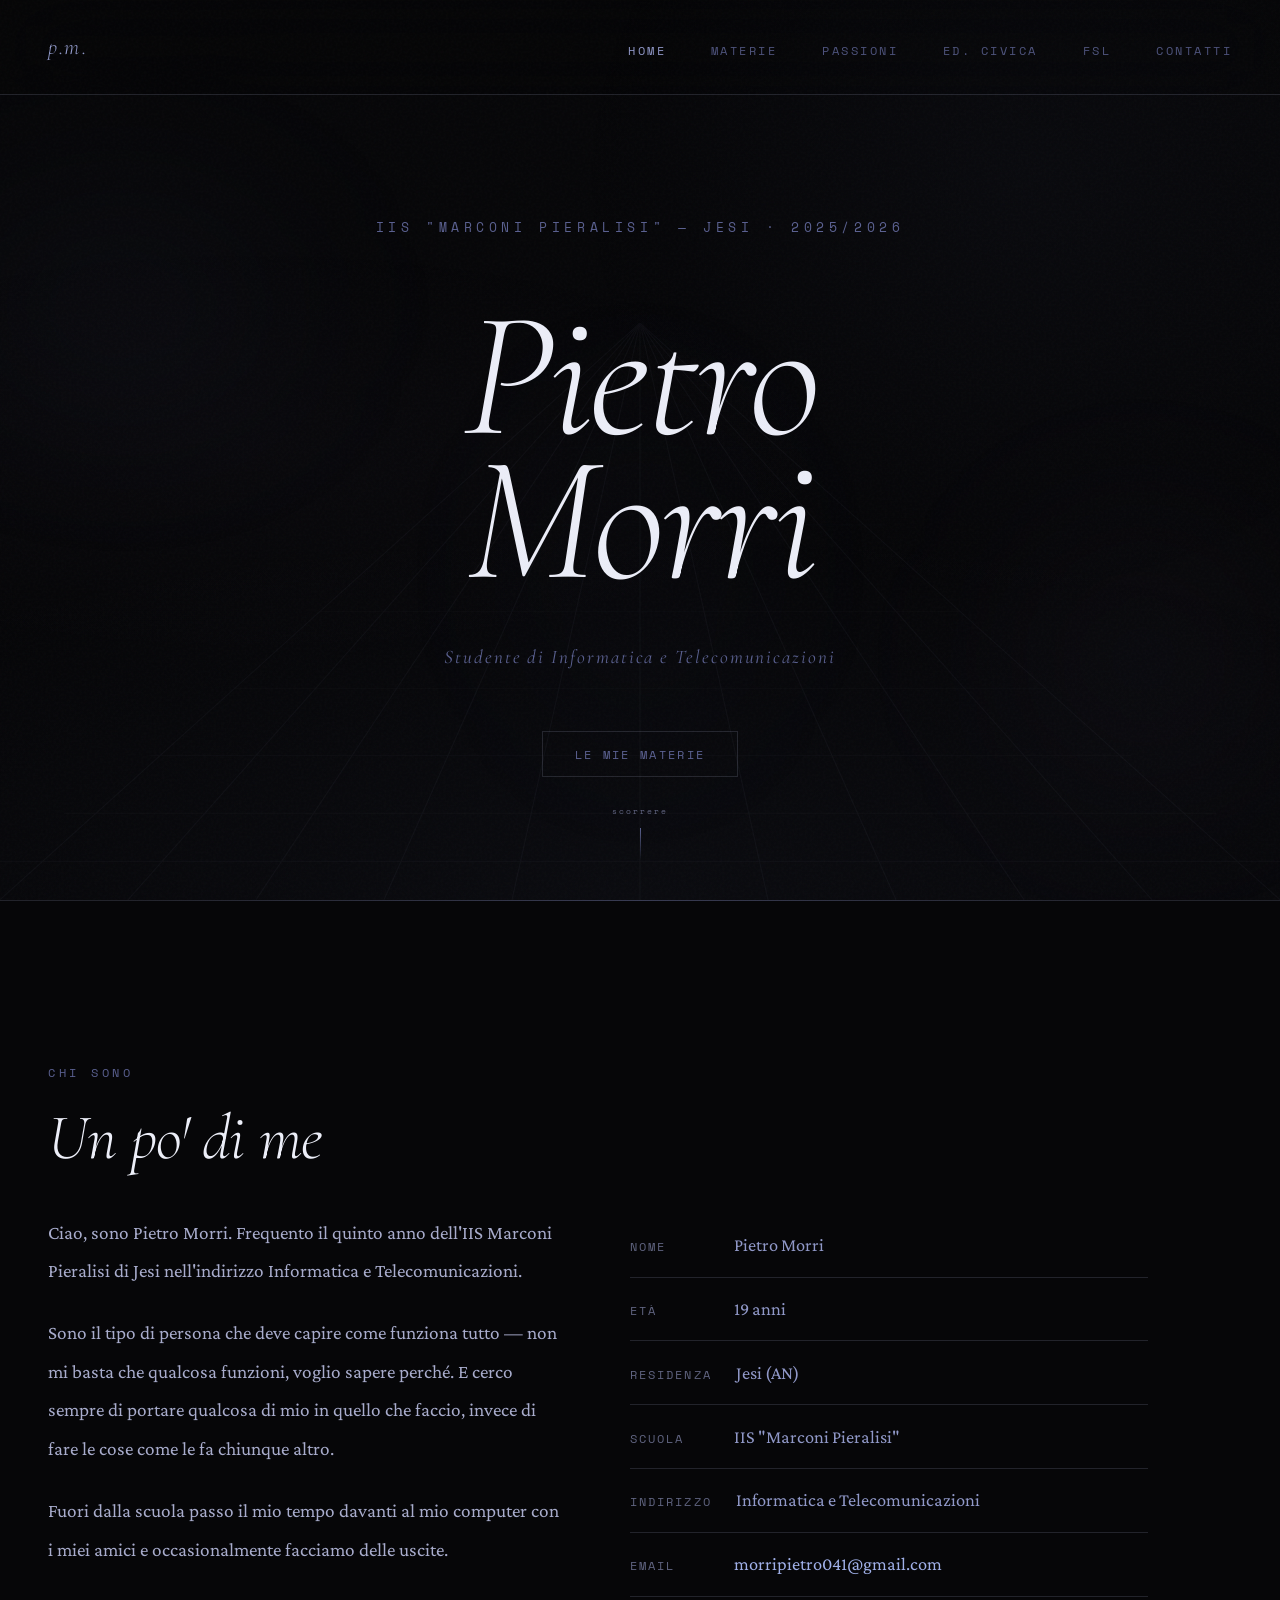
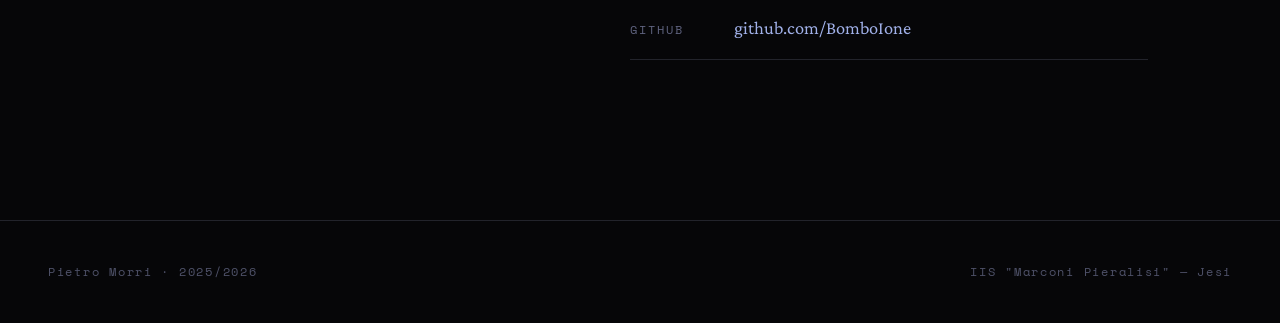
==== commit 2785c704: "Remove decorative span from 'chi-sono' section" ====
--- a/index.html
+++ b/index.html
@@ -254,7 +254,6 @@
     </section>
 
     <section class="chi-sono" id="chi-sono">
-      <span class="section-deco">01</span>
       <div class="section-label">Chi sono</div>
       <h2 class="section-title">Un po' di me</h2>
       <div class="chi-grid">
